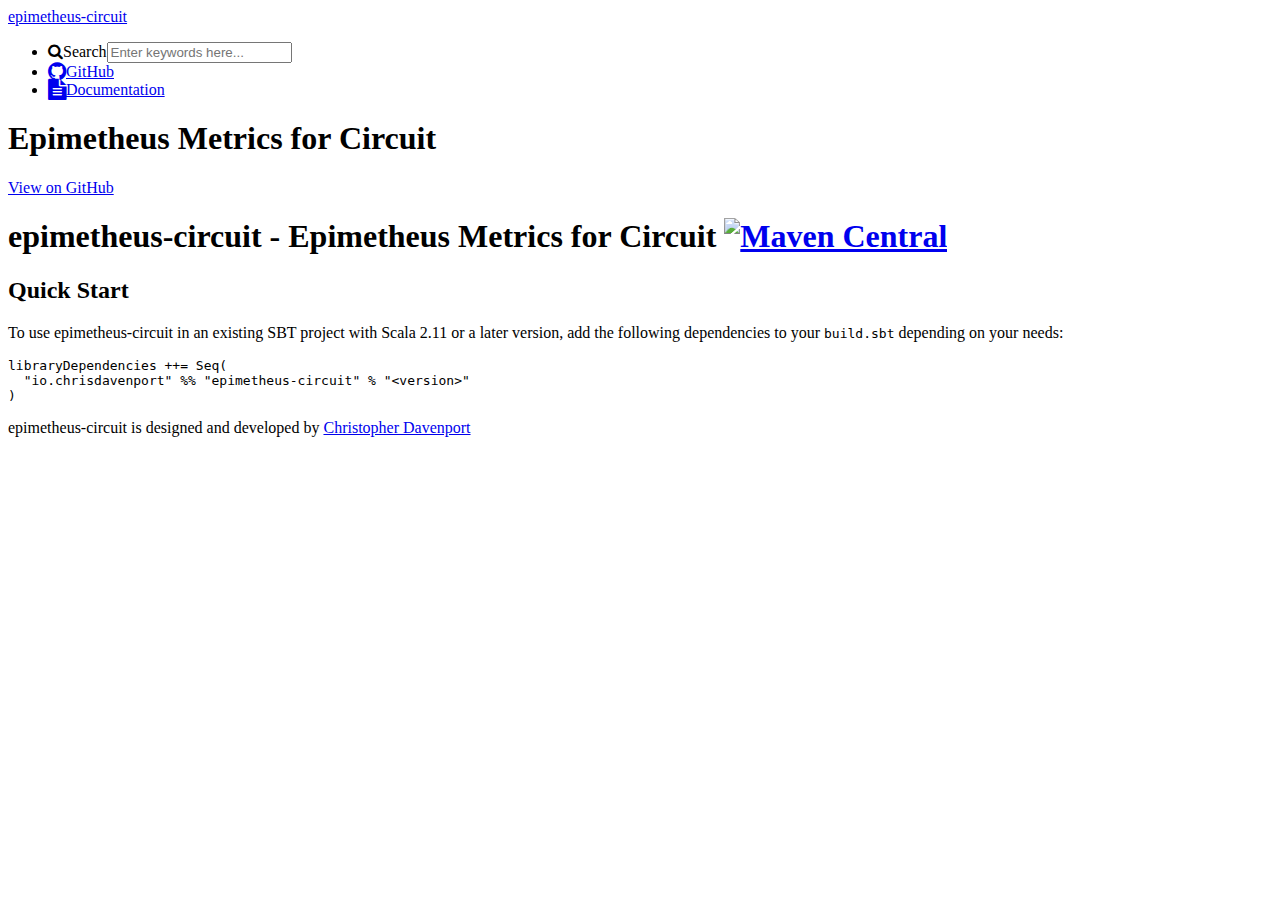
==== index.html @ 1347a9f8 "updated site" ====
<!DOCTYPE html><html><head><title>epimetheus-circuit</title><meta charset="utf-8" /><meta http-equiv="X-UA-Compatible" content="IE=edge,chrome=1" /><meta name="viewport" content="width=device-width, initial-scale=1.0" /><meta name="author" content="Christopher Davenport" /><meta name="description" content="Epimetheus Metrics for Circuit" /><meta name="og:image" content="/epimetheus-circuit/img/poster.png" /><meta name="image" property="og:image" content="/epimetheus-circuit/img/poster.png" /><meta name="og:title" content="epimetheus-circuit" /><meta name="title" property="og:title" content="epimetheus-circuit" /><meta name="og:site_name" content="epimetheus-circuit" /><meta name="og:url" content="https://github.com/davenverse/epimetheus-circuit" /><meta name="og:type" content="website" /><meta name="og:description" content="Epimetheus Metrics for Circuit" /><link rel="icon" type="image/png" href="/epimetheus-circuit/img/favicon.png" /><meta name="twitter:title" content="epimetheus-circuit" /><meta name="twitter:image" content="/epimetheus-circuit/img/poster.png" /><meta name="twitter:description" content="Epimetheus Metrics for Circuit" /><meta name="twitter:card" content="summary_large_image" /><link rel="icon" type="image/png" sizes="16x16" href="/epimetheus-circuit/img/favicon16x16.png" /><link rel="icon" type="image/png" sizes="24x24" href="/epimetheus-circuit/img/favicon24x24.png" /><link rel="icon" type="image/png" sizes="32x32" href="/epimetheus-circuit/img/favicon32x32.png" /><link rel="icon" type="image/png" sizes="48x48" href="/epimetheus-circuit/img/favicon48x48.png" /><link rel="icon" type="image/png" sizes="57x57" href="/epimetheus-circuit/img/favicon57x57.png" /><link rel="icon" type="image/png" sizes="60x60" href="/epimetheus-circuit/img/favicon60x60.png" /><link rel="icon" type="image/png" sizes="64x64" href="/epimetheus-circuit/img/favicon64x64.png" /><link rel="icon" type="image/png" sizes="70x70" href="/epimetheus-circuit/img/favicon70x70.png" /><link rel="icon" type="image/png" sizes="72x72" href="/epimetheus-circuit/img/favicon72x72.png" /><link rel="icon" type="image/png" sizes="76x76" href="/epimetheus-circuit/img/favicon76x76.png" /><link rel="icon" type="image/png" sizes="96x96" href="/epimetheus-circuit/img/favicon96x96.png" /><link rel="icon" type="image/png" sizes="114x114" href="/epimetheus-circuit/img/favicon114x114.png" /><link rel="icon" type="image/png" sizes="120x120" href="/epimetheus-circuit/img/favicon120x120.png" /><link rel="icon" type="image/png" sizes="128x128" href="/epimetheus-circuit/img/favicon128x128.png" /><link rel="icon" type="image/png" sizes="144x144" href="/epimetheus-circuit/img/favicon144x144.png" /><link rel="icon" type="image/png" sizes="150x150" href="/epimetheus-circuit/img/favicon150x150.png" /><link rel="icon" type="image/png" sizes="152x152" href="/epimetheus-circuit/img/favicon152x152.png" /><link rel="icon" type="image/png" sizes="196x196" href="/epimetheus-circuit/img/favicon196x196.png" /><link rel="icon" type="image/png" sizes="310x310" href="/epimetheus-circuit/img/favicon310x310.png" /><link rel="icon" type="image/png" sizes="310x150" href="/epimetheus-circuit/img/favicon310x150.png" /><link rel="stylesheet" href="https://cdnjs.cloudflare.com/ajax/libs/font-awesome/4.7.0/css/font-awesome.min.css" /><link rel="stylesheet" href="/epimetheus-circuit/highlight/styles/atom-one-light.css" /><link rel="stylesheet" href="/epimetheus-circuit/css/light-style.css" /></head><body class="home"><nav id="navigation" aria-labelledby="main-navigation"><div class="navbar-wrapper container"><div class="navigation-brand"><a href="/epimetheus-circuit/" class="brand background-mask"><div class="icon-wrapper"></div><span class="brand-title">epimetheus-circuit</span></a></div><div class="navigation-menu"><ul><li class="search-nav"><div id="search-dropdown"><label><i class="fa fa-search"></i>Search</label><input id="search-bar" type="text" placeholder="Enter keywords here..." onclick="displayToggleSearch(event)" /><ul id="search-dropdown-content" class="dropdown dropdown-content"></ul></div></li><li><a href="https://github.com/davenverse/epimetheus-circuit" target="_blank" rel="noopener noreferrer"><i class="nav-item-icon fa fa-lg fa-github" hidden="true"></i><span class="nav-item-text">GitHub</span></a></li><li><a href="https://www.javadoc.io/doc/io.chrisdavenport/epimetheus-circuit_2.13"><i class="nav-item-icon fa fa-lg fa-file-text" hidden="true"></i><span class="nav-item-text">Documentation</span></a></li></ul></div></div></nav><header id="masthead"><div class="container text-center"><h1 class="masthead-description">Epimetheus Metrics for Circuit</h1><a href="https://github.com/davenverse/epimetheus-circuit" target="_blank" rel="noopener noreferrer" class="masthead-button">View on GitHub</a></div></header><main id="site-main"><section class="main-content"><div class="container"><div id="content"><h1 id="epimetheus-circuit---epimetheus-metrics-for-circuit--">epimetheus-circuit - Epimetheus Metrics for Circuit  <a href="https://maven-badges.herokuapp.com/maven-central/io.chrisdavenport/epimetheus-circuit_2.12"><img src="https://maven-badges.herokuapp.com/maven-central/io.chrisdavenport/epimetheus-circuit_2.12/badge.svg" alt="Maven Central" /></a></h1>

<h2 id="quick-start">Quick Start</h2>

<p>To use epimetheus-circuit in an existing SBT project with Scala 2.11 or a later version, add the following dependencies to your
<code class="language-plaintext highlighter-rouge">build.sbt</code> depending on your needs:</p>

<div class="language-scala highlighter-rouge"><div class="highlight"><pre class="highlight"><code><span class="n">libraryDependencies</span> <span class="o">++=</span> <span class="nc">Seq</span><span class="o">(</span>
  <span class="s">"io.chrisdavenport"</span> <span class="o">%%</span> <span class="s">"epimetheus-circuit"</span> <span class="o">%</span> <span class="s">"&lt;version&gt;"</span>
<span class="o">)</span>
</code></pre></div></div>
</div></div></section></main><footer id="site-footer"><div class="container"><div class="row"><p>epimetheus-circuit is designed and developed by <a href="https://github.com/davenverse/epimetheus-circuit" target="_blank" rel="noopener noreferrer">Christopher Davenport</a></p></div></div></footer><script src="/epimetheus-circuit/highlight/highlight.pack.js"></script><script src="/epimetheus-circuit/lunr/lunr.js"></script><script>
// For all code blocks, copy the language from the containing div
// to the inner code tag (where hljs expects it to be)
const langPrefix = 'language-';
document.querySelectorAll(`div[class^='${langPrefix}']`).forEach(function(div) {
  div.classList.forEach(function(cssClass) {
    if (cssClass.startsWith(langPrefix)) {
      const lang = cssClass.substring(langPrefix.length);
      div.querySelectorAll('pre code').forEach(function(code) {
        code.classList.add(lang);
      });
    }
  });
});

hljs.configure({languages:['scala','java','bash']});
hljs.initHighlightingOnLoad();
      </script><script>console.info('\x57\x65\x62\x73\x69\x74\x65\x20\x62\x75\x69\x6c\x74\x20\x77\x69\x74\x68\x3a\x0a\x20\x20\x20\x20\x20\x20\x20\x20\x20\x5f\x5f\x20\x20\x20\x20\x5f\x5f\x20\x20\x20\x20\x20\x20\x20\x20\x20\x20\x20\x20\x20\x20\x20\x20\x20\x20\x5f\x20\x20\x20\x20\x20\x20\x20\x20\x20\x20\x20\x20\x20\x20\x20\x20\x20\x20\x20\x20\x20\x20\x5f\x20\x5f\x5f\x0a\x20\x20\x20\x5f\x5f\x5f\x5f\x5f\x2f\x20\x2f\x5f\x20\x20\x2f\x20\x2f\x5f\x20\x20\x20\x20\x20\x20\x5f\x5f\x5f\x5f\x20\x5f\x5f\x5f\x20\x20\x28\x5f\x29\x5f\x5f\x5f\x5f\x5f\x5f\x5f\x5f\x5f\x5f\x5f\x5f\x5f\x20\x20\x5f\x5f\x5f\x5f\x5f\x28\x5f\x29\x20\x2f\x5f\x5f\x5f\x5f\x20\x20\x5f\x5f\x5f\x5f\x5f\x0a\x20\x20\x2f\x20\x5f\x5f\x5f\x2f\x20\x5f\x5f\x20\x5c\x2f\x20\x5f\x5f\x2f\x5f\x5f\x5f\x5f\x5f\x2f\x20\x5f\x5f\x20\x60\x5f\x5f\x20\x5c\x2f\x20\x2f\x20\x5f\x5f\x5f\x2f\x20\x5f\x5f\x5f\x2f\x20\x5f\x5f\x20\x5c\x2f\x20\x5f\x5f\x5f\x2f\x20\x2f\x20\x5f\x5f\x2f\x20\x5f\x20\x5c\x2f\x20\x5f\x5f\x5f\x2f\x0a\x20\x28\x5f\x5f\x20\x20\x29\x20\x2f\x5f\x2f\x20\x2f\x20\x2f\x5f\x2f\x5f\x5f\x5f\x5f\x5f\x2f\x20\x2f\x20\x2f\x20\x2f\x20\x2f\x20\x2f\x20\x2f\x20\x2f\x5f\x5f\x2f\x20\x2f\x20\x20\x2f\x20\x2f\x5f\x2f\x20\x28\x5f\x5f\x20\x20\x29\x20\x2f\x20\x2f\x5f\x2f\x20\x20\x5f\x5f\x28\x5f\x5f\x20\x20\x29\x0a\x2f\x5f\x5f\x5f\x5f\x2f\x5f\x2e\x5f\x5f\x5f\x2f\x5c\x5f\x5f\x2f\x20\x20\x20\x20\x20\x2f\x5f\x2f\x20\x2f\x5f\x2f\x20\x2f\x5f\x2f\x5f\x2f\x5c\x5f\x5f\x5f\x2f\x5f\x2f\x20\x20\x20\x5c\x5f\x5f\x5f\x5f\x2f\x5f\x5f\x5f\x5f\x2f\x5f\x2f\x5c\x5f\x5f\x2f\x5c\x5f\x5f\x5f\x2f\x5f\x5f\x5f\x5f\x2f\x0a\x0a\x68\x74\x74\x70\x73\x3a\x2f\x2f\x34\x37\x64\x65\x67\x2e\x67\x69\x74\x68\x75\x62\x2e\x69\x6f\x2f\x73\x62\x74\x2d\x6d\x69\x63\x72\x6f\x73\x69\x74\x65\x73')</script><script>((window.gitter = {}).chat = {}).options = {
room: 'davenverse/epimetheus-circuit'};</script><script src="https://sidecar.gitter.im/dist/sidecar.v1.js"></script><script src="/epimetheus-circuit/js/version-selector.js"></script><script src="/epimetheus-circuit/js/search.js"></script></body></html>
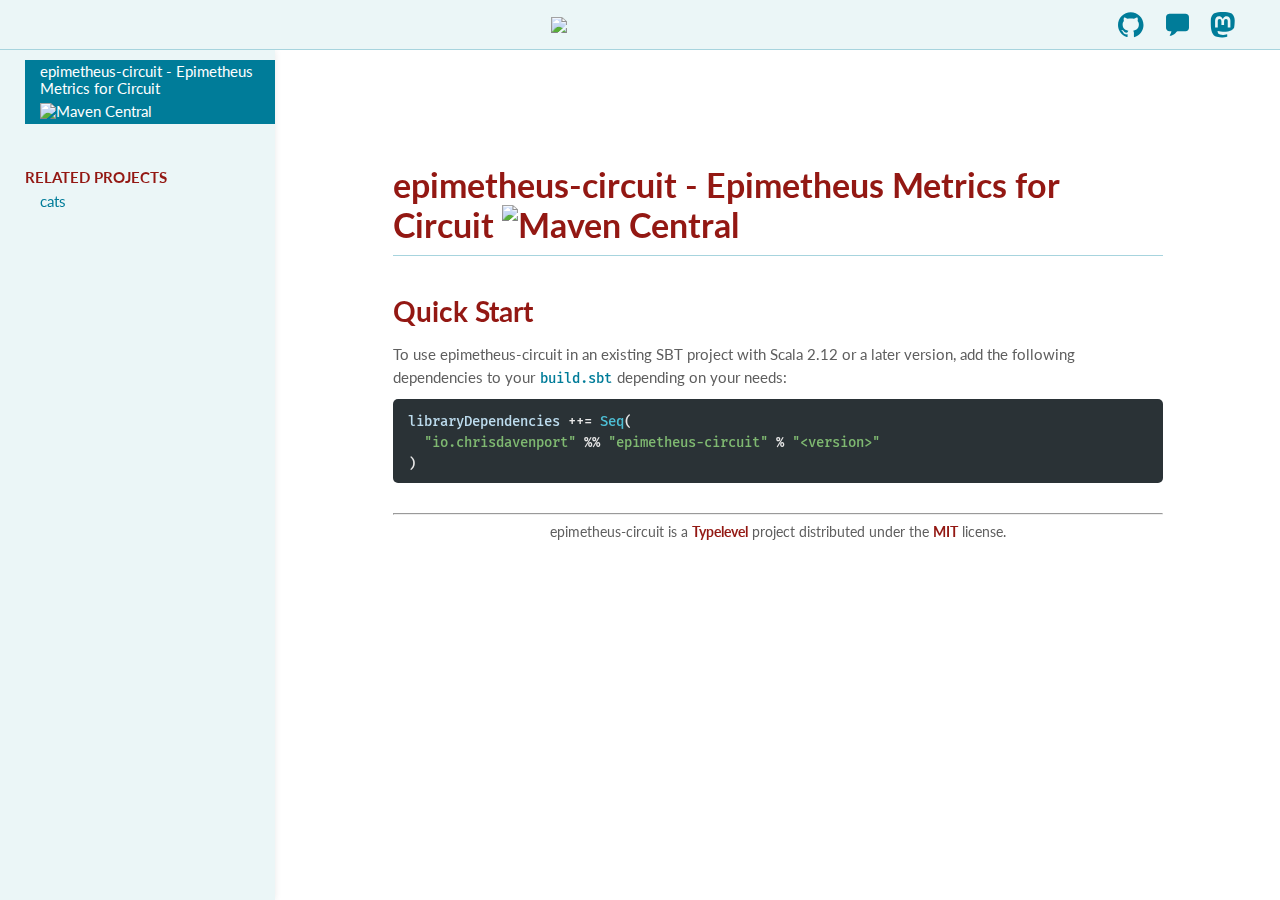
==== commit 450cc9ea: "deploy: 32ec94e8360d8816e42e03b584e38ba0b01be0aa" ====
--- a/index.html
+++ b/index.html
@@ -1,30 +1,119 @@
-<!DOCTYPE html><html><head><title>epimetheus-circuit</title><meta charset="utf-8" /><meta http-equiv="X-UA-Compatible" content="IE=edge,chrome=1" /><meta name="viewport" content="width=device-width, initial-scale=1.0" /><meta name="author" content="Christopher Davenport" /><meta name="description" content="Epimetheus Metrics for Circuit" /><meta name="og:image" content="/epimetheus-circuit/img/poster.png" /><meta name="image" property="og:image" content="/epimetheus-circuit/img/poster.png" /><meta name="og:title" content="epimetheus-circuit" /><meta name="title" property="og:title" content="epimetheus-circuit" /><meta name="og:site_name" content="epimetheus-circuit" /><meta name="og:url" content="https://github.com/davenverse/epimetheus-circuit" /><meta name="og:type" content="website" /><meta name="og:description" content="Epimetheus Metrics for Circuit" /><link rel="icon" type="image/png" href="/epimetheus-circuit/img/favicon.png" /><meta name="twitter:title" content="epimetheus-circuit" /><meta name="twitter:image" content="/epimetheus-circuit/img/poster.png" /><meta name="twitter:description" content="Epimetheus Metrics for Circuit" /><meta name="twitter:card" content="summary_large_image" /><link rel="icon" type="image/png" sizes="16x16" href="/epimetheus-circuit/img/favicon16x16.png" /><link rel="icon" type="image/png" sizes="24x24" href="/epimetheus-circuit/img/favicon24x24.png" /><link rel="icon" type="image/png" sizes="32x32" href="/epimetheus-circuit/img/favicon32x32.png" /><link rel="icon" type="image/png" sizes="48x48" href="/epimetheus-circuit/img/favicon48x48.png" /><link rel="icon" type="image/png" sizes="57x57" href="/epimetheus-circuit/img/favicon57x57.png" /><link rel="icon" type="image/png" sizes="60x60" href="/epimetheus-circuit/img/favicon60x60.png" /><link rel="icon" type="image/png" sizes="64x64" href="/epimetheus-circuit/img/favicon64x64.png" /><link rel="icon" type="image/png" sizes="70x70" href="/epimetheus-circuit/img/favicon70x70.png" /><link rel="icon" type="image/png" sizes="72x72" href="/epimetheus-circuit/img/favicon72x72.png" /><link rel="icon" type="image/png" sizes="76x76" href="/epimetheus-circuit/img/favicon76x76.png" /><link rel="icon" type="image/png" sizes="96x96" href="/epimetheus-circuit/img/favicon96x96.png" /><link rel="icon" type="image/png" sizes="114x114" href="/epimetheus-circuit/img/favicon114x114.png" /><link rel="icon" type="image/png" sizes="120x120" href="/epimetheus-circuit/img/favicon120x120.png" /><link rel="icon" type="image/png" sizes="128x128" href="/epimetheus-circuit/img/favicon128x128.png" /><link rel="icon" type="image/png" sizes="144x144" href="/epimetheus-circuit/img/favicon144x144.png" /><link rel="icon" type="image/png" sizes="150x150" href="/epimetheus-circuit/img/favicon150x150.png" /><link rel="icon" type="image/png" sizes="152x152" href="/epimetheus-circuit/img/favicon152x152.png" /><link rel="icon" type="image/png" sizes="196x196" href="/epimetheus-circuit/img/favicon196x196.png" /><link rel="icon" type="image/png" sizes="310x310" href="/epimetheus-circuit/img/favicon310x310.png" /><link rel="icon" type="image/png" sizes="310x150" href="/epimetheus-circuit/img/favicon310x150.png" /><link rel="stylesheet" href="https://cdnjs.cloudflare.com/ajax/libs/font-awesome/4.7.0/css/font-awesome.min.css" /><link rel="stylesheet" href="/epimetheus-circuit/highlight/styles/atom-one-light.css" /><link rel="stylesheet" href="/epimetheus-circuit/css/light-style.css" /></head><body class="home"><nav id="navigation" aria-labelledby="main-navigation"><div class="navbar-wrapper container"><div class="navigation-brand"><a href="/epimetheus-circuit/" class="brand background-mask"><div class="icon-wrapper"></div><span class="brand-title">epimetheus-circuit</span></a></div><div class="navigation-menu"><ul><li class="search-nav"><div id="search-dropdown"><label><i class="fa fa-search"></i>Search</label><input id="search-bar" type="text" placeholder="Enter keywords here..." onclick="displayToggleSearch(event)" /><ul id="search-dropdown-content" class="dropdown dropdown-content"></ul></div></li><li><a href="https://github.com/davenverse/epimetheus-circuit" target="_blank" rel="noopener noreferrer"><i class="nav-item-icon fa fa-lg fa-github" hidden="true"></i><span class="nav-item-text">GitHub</span></a></li><li><a href="https://www.javadoc.io/doc/io.chrisdavenport/epimetheus-circuit_2.13"><i class="nav-item-icon fa fa-lg fa-file-text" hidden="true"></i><span class="nav-item-text">Documentation</span></a></li></ul></div></div></nav><header id="masthead"><div class="container text-center"><h1 class="masthead-description">Epimetheus Metrics for Circuit</h1><a href="https://github.com/davenverse/epimetheus-circuit" target="_blank" rel="noopener noreferrer" class="masthead-button">View on GitHub</a></div></header><main id="site-main"><section class="main-content"><div class="container"><div id="content"><h1 id="epimetheus-circuit---epimetheus-metrics-for-circuit--">epimetheus-circuit - Epimetheus Metrics for Circuit  <a href="https://maven-badges.herokuapp.com/maven-central/io.chrisdavenport/epimetheus-circuit_2.12"><img src="https://maven-badges.herokuapp.com/maven-central/io.chrisdavenport/epimetheus-circuit_2.12/badge.svg" alt="Maven Central" /></a></h1>
+<!DOCTYPE html>
+<html lang="en">
+  <head>
+    <meta http-equiv="Content-Type" content="text/html; charset=UTF-8">
+    <meta charset="utf-8">
+    <meta name="viewport" content="width=device-width, initial-scale=1.0">
+    <meta name="generator" content="Laika 0.18.1 + Helium Theme" />
+    <title>epimetheus-circuit - Epimetheus Metrics for Circuit  <a href="https://maven-badges.herokuapp.com/maven-central/io.chrisdavenport/epimetheus-circuit_2.13"><img src="https://maven-badges.herokuapp.com/maven-central/io.chrisdavenport/epimetheus-circuit_2.13/badge.svg" alt="Maven Central"></a></title>
+    
+      <meta name="author" content="Christopher Davenport"/>
+    
+    
+      <meta name="description" content="site"/>
+    
+    
+      <link rel="icon" sizes="32x32" type="image/png" href="https://typelevel.org/img/favicon.png"/>
+    
+    
+      <link rel="stylesheet" href="https://fonts.googleapis.com/css?family=Lato:400,700">
+    
+      <link rel="stylesheet" href="https://fonts.googleapis.com/css?family=Fira+Mono:500">
+    
+    <link rel="stylesheet" type="text/css" href="helium/icofont.min.css" />
+    <link rel="stylesheet" type="text/css" href="helium/laika-helium.css" />
+    <link rel="stylesheet" type="text/css" href="site/styles.css" />
+    <script src="helium/laika-helium.js"></script>
+    
+    
+    <script> /* for avoiding page load transitions */ </script>
+  </head>
 
-<h2 id="quick-start">Quick Start</h2>
+  <body>
 
-<p>To use epimetheus-circuit in an existing SBT project with Scala 2.11 or a later version, add the following dependencies to your
-<code class="language-plaintext highlighter-rouge">build.sbt</code> depending on your needs:</p>
+    <header id="top-bar">
 
-<div class="language-scala highlighter-rouge"><div class="highlight"><pre class="highlight"><code><span class="n">libraryDependencies</span> <span class="o">++=</span> <span class="nc">Seq</span><span class="o">(</span>
-  <span class="s">"io.chrisdavenport"</span> <span class="o">%%</span> <span class="s">"epimetheus-circuit"</span> <span class="o">%</span> <span class="s">"&lt;version&gt;"</span>
-<span class="o">)</span>
-</code></pre></div></div>
-</div></div></section></main><footer id="site-footer"><div class="container"><div class="row"><p>epimetheus-circuit is designed and developed by <a href="https://github.com/davenverse/epimetheus-circuit" target="_blank" rel="noopener noreferrer">Christopher Davenport</a></p></div></div></footer><script src="/epimetheus-circuit/highlight/highlight.pack.js"></script><script src="/epimetheus-circuit/lunr/lunr.js"></script><script>
-// For all code blocks, copy the language from the containing div
-// to the inner code tag (where hljs expects it to be)
-const langPrefix = 'language-';
-document.querySelectorAll(`div[class^='${langPrefix}']`).forEach(function(div) {
-  div.classList.forEach(function(cssClass) {
-    if (cssClass.startsWith(langPrefix)) {
-      const lang = cssClass.substring(langPrefix.length);
-      div.querySelectorAll('pre code').forEach(function(code) {
-        code.classList.add(lang);
-      });
-    }
-  });
-});
+      <div class="row">
+        <a id="nav-icon">
+          <i class="icofont-laika" title="Navigation">&#xefa2;</i>
+        </a>
+        
+      </div>
 
-hljs.configure({languages:['scala','java','bash']});
-hljs.initHighlightingOnLoad();
-      </script><script>console.info('\x57\x65\x62\x73\x69\x74\x65\x20\x62\x75\x69\x6c\x74\x20\x77\x69\x74\x68\x3a\x0a\x20\x20\x20\x20\x20\x20\x20\x20\x20\x5f\x5f\x20\x20\x20\x20\x5f\x5f\x20\x20\x20\x20\x20\x20\x20\x20\x20\x20\x20\x20\x20\x20\x20\x20\x20\x20\x5f\x20\x20\x20\x20\x20\x20\x20\x20\x20\x20\x20\x20\x20\x20\x20\x20\x20\x20\x20\x20\x20\x20\x5f\x20\x5f\x5f\x0a\x20\x20\x20\x5f\x5f\x5f\x5f\x5f\x2f\x20\x2f\x5f\x20\x20\x2f\x20\x2f\x5f\x20\x20\x20\x20\x20\x20\x5f\x5f\x5f\x5f\x20\x5f\x5f\x5f\x20\x20\x28\x5f\x29\x5f\x5f\x5f\x5f\x5f\x5f\x5f\x5f\x5f\x5f\x5f\x5f\x5f\x20\x20\x5f\x5f\x5f\x5f\x5f\x28\x5f\x29\x20\x2f\x5f\x5f\x5f\x5f\x20\x20\x5f\x5f\x5f\x5f\x5f\x0a\x20\x20\x2f\x20\x5f\x5f\x5f\x2f\x20\x5f\x5f\x20\x5c\x2f\x20\x5f\x5f\x2f\x5f\x5f\x5f\x5f\x5f\x2f\x20\x5f\x5f\x20\x60\x5f\x5f\x20\x5c\x2f\x20\x2f\x20\x5f\x5f\x5f\x2f\x20\x5f\x5f\x5f\x2f\x20\x5f\x5f\x20\x5c\x2f\x20\x5f\x5f\x5f\x2f\x20\x2f\x20\x5f\x5f\x2f\x20\x5f\x20\x5c\x2f\x20\x5f\x5f\x5f\x2f\x0a\x20\x28\x5f\x5f\x20\x20\x29\x20\x2f\x5f\x2f\x20\x2f\x20\x2f\x5f\x2f\x5f\x5f\x5f\x5f\x5f\x2f\x20\x2f\x20\x2f\x20\x2f\x20\x2f\x20\x2f\x20\x2f\x20\x2f\x5f\x5f\x2f\x20\x2f\x20\x20\x2f\x20\x2f\x5f\x2f\x20\x28\x5f\x5f\x20\x20\x29\x20\x2f\x20\x2f\x5f\x2f\x20\x20\x5f\x5f\x28\x5f\x5f\x20\x20\x29\x0a\x2f\x5f\x5f\x5f\x5f\x2f\x5f\x2e\x5f\x5f\x5f\x2f\x5c\x5f\x5f\x2f\x20\x20\x20\x20\x20\x2f\x5f\x2f\x20\x2f\x5f\x2f\x20\x2f\x5f\x2f\x5f\x2f\x5c\x5f\x5f\x5f\x2f\x5f\x2f\x20\x20\x20\x5c\x5f\x5f\x5f\x5f\x2f\x5f\x5f\x5f\x5f\x2f\x5f\x2f\x5c\x5f\x5f\x2f\x5c\x5f\x5f\x5f\x2f\x5f\x5f\x5f\x5f\x2f\x0a\x0a\x68\x74\x74\x70\x73\x3a\x2f\x2f\x34\x37\x64\x65\x67\x2e\x67\x69\x74\x68\x75\x62\x2e\x69\x6f\x2f\x73\x62\x74\x2d\x6d\x69\x63\x72\x6f\x73\x69\x74\x65\x73')</script><script>((window.gitter = {}).chat = {}).options = {
-room: 'davenverse/epimetheus-circuit'};</script><script src="https://sidecar.gitter.im/dist/sidecar.v1.js"></script><script src="/epimetheus-circuit/js/version-selector.js"></script><script src="/epimetheus-circuit/js/search.js"></script></body></html>+      <a class="image-link" href="https://typelevel.org"><img src="https://typelevel.org/img/logo.svg"></a>
+
+      <span class="row links"><a class="icon-link svg-link" href="https://github.com/davenverse/epimetheus-circuit"><span title="Source Code"><svg class="svg-icon" width="100%" height="100%" viewBox="0 0 100 100" version="1.1" xmlns="http://www.w3.org/2000/svg" xmlns:xlink="http://www.w3.org/1999/xlink" xml:space="preserve" xmlns:serif="http://www.serif.com/" style="fill-rule:evenodd;clip-rule:evenodd;stroke-linejoin:round;stroke-miterlimit:2;">
+  <g class="svg-shape">
+    <path d="M49.995,1c-27.609,-0 -49.995,22.386 -49.995,50.002c-0,22.09 14.325,40.83 34.194,47.444c2.501,0.458 3.413,-1.086 3.413,-2.412c0,-1.185 -0.043,-4.331 -0.067,-8.503c-13.908,3.021 -16.843,-6.704 -16.843,-6.704c-2.274,-5.773 -5.552,-7.311 -5.552,-7.311c-4.54,-3.103 0.344,-3.042 0.344,-3.042c5.018,0.356 7.658,5.154 7.658,5.154c4.46,7.64 11.704,5.433 14.552,4.156c0.454,-3.232 1.744,-5.436 3.174,-6.685c-11.102,-1.262 -22.775,-5.553 -22.775,-24.713c-0,-5.457 1.949,-9.92 5.147,-13.416c-0.516,-1.265 -2.231,-6.348 0.488,-13.233c0,0 4.199,-1.344 13.751,5.126c3.988,-1.108 8.266,-1.663 12.518,-1.682c4.245,0.019 8.523,0.574 12.517,1.682c9.546,-6.47 13.736,-5.126 13.736,-5.126c2.728,6.885 1.013,11.968 0.497,13.233c3.204,3.496 5.141,7.959 5.141,13.416c0,19.209 -11.691,23.436 -22.83,24.673c1.795,1.544 3.394,4.595 3.394,9.26c0,6.682 -0.061,12.076 -0.061,13.715c0,1.338 0.899,2.894 3.438,2.406c19.853,-6.627 34.166,-25.354 34.166,-47.438c-0,-27.616 -22.389,-50.002 -50.005,-50.002"/>
+  </g>
+</svg></span></a><a class="icon-link" href="https://discord.gg/XF3CXcMzqD"><i class="icofont-laika" title="Chat">&#xeed5;</i></a><a class="icon-link" href="https://fosstodon.org/@typelevel"><span class="mastodon" title="Mastodon"><svg class="svg-icon svg-link" width="100%" height="100%" viewBox="0 0 16 16" version="1.1" xmlns="http://www.w3.org/2000/svg" xmlns:xlink="http://www.w3.org/1999/xlink" xml:space="preserve" xmlns:serif="http://www.serif.com/" style="fill-rule:evenodd;clip-rule:evenodd;stroke-linejoin:round;stroke-miterlimit:2;">
+  <g class="svg-shape">
+    <path d="M11.19 12.195c2.016-.24 3.77-1.475 3.99-2.603.348-1.778.32-4.339.32-4.339 0-3.47-2.286-4.488-2.286-4.488C12.062.238 10.083.017 8.027 0h-.05C5.92.017 3.942.238 2.79.765c0 0-2.285 1.017-2.285 4.488l-.002.662c-.004.64-.007 1.35.011 2.091.083 3.394.626 6.74 3.78 7.57 1.454.383 2.703.463 3.709.408 1.823-.1 2.847-.647 2.847-.647l-.06-1.317s-1.303.41-2.767.36c-1.45-.05-2.98-.156-3.215-1.928a3.614 3.614 0 0 1-.033-.496s1.424.346 3.228.428c1.103.05 2.137-.064 3.188-.189zm1.613-2.47H11.13v-4.08c0-.859-.364-1.295-1.091-1.295-.804 0-1.207.517-1.207 1.541v2.233H7.168V5.89c0-1.024-.403-1.541-1.207-1.541-.727 0-1.091.436-1.091 1.296v4.079H3.197V5.522c0-.859.22-1.541.66-2.046.456-.505 1.052-.764 1.793-.764.856 0 1.504.328 1.933.983L8 4.39l.417-.695c.429-.655 1.077-.983 1.934-.983.74 0 1.336.259 1.791.764.442.505.661 1.187.661 2.046v4.203z"/>
+  </g>
+</svg>
+</span></a></span>
+
+    </header>
+
+    <nav id="sidebar">
+
+      <div class="row">
+        <a class="icon-link svg-link" href="https://github.com/davenverse/epimetheus-circuit"><span title="Source Code"><svg class="svg-icon" width="100%" height="100%" viewBox="0 0 100 100" version="1.1" xmlns="http://www.w3.org/2000/svg" xmlns:xlink="http://www.w3.org/1999/xlink" xml:space="preserve" xmlns:serif="http://www.serif.com/" style="fill-rule:evenodd;clip-rule:evenodd;stroke-linejoin:round;stroke-miterlimit:2;">
+  <g class="svg-shape">
+    <path d="M49.995,1c-27.609,-0 -49.995,22.386 -49.995,50.002c-0,22.09 14.325,40.83 34.194,47.444c2.501,0.458 3.413,-1.086 3.413,-2.412c0,-1.185 -0.043,-4.331 -0.067,-8.503c-13.908,3.021 -16.843,-6.704 -16.843,-6.704c-2.274,-5.773 -5.552,-7.311 -5.552,-7.311c-4.54,-3.103 0.344,-3.042 0.344,-3.042c5.018,0.356 7.658,5.154 7.658,5.154c4.46,7.64 11.704,5.433 14.552,4.156c0.454,-3.232 1.744,-5.436 3.174,-6.685c-11.102,-1.262 -22.775,-5.553 -22.775,-24.713c-0,-5.457 1.949,-9.92 5.147,-13.416c-0.516,-1.265 -2.231,-6.348 0.488,-13.233c0,0 4.199,-1.344 13.751,5.126c3.988,-1.108 8.266,-1.663 12.518,-1.682c4.245,0.019 8.523,0.574 12.517,1.682c9.546,-6.47 13.736,-5.126 13.736,-5.126c2.728,6.885 1.013,11.968 0.497,13.233c3.204,3.496 5.141,7.959 5.141,13.416c0,19.209 -11.691,23.436 -22.83,24.673c1.795,1.544 3.394,4.595 3.394,9.26c0,6.682 -0.061,12.076 -0.061,13.715c0,1.338 0.899,2.894 3.438,2.406c19.853,-6.627 34.166,-25.354 34.166,-47.438c-0,-27.616 -22.389,-50.002 -50.005,-50.002"/>
+  </g>
+</svg></span></a><a class="icon-link" href="https://discord.gg/XF3CXcMzqD"><i class="icofont-laika" title="Chat">&#xeed5;</i></a><a class="icon-link" href="https://fosstodon.org/@typelevel"><span class="mastodon" title="Mastodon"><svg class="svg-icon svg-link" width="100%" height="100%" viewBox="0 0 16 16" version="1.1" xmlns="http://www.w3.org/2000/svg" xmlns:xlink="http://www.w3.org/1999/xlink" xml:space="preserve" xmlns:serif="http://www.serif.com/" style="fill-rule:evenodd;clip-rule:evenodd;stroke-linejoin:round;stroke-miterlimit:2;">
+  <g class="svg-shape">
+    <path d="M11.19 12.195c2.016-.24 3.77-1.475 3.99-2.603.348-1.778.32-4.339.32-4.339 0-3.47-2.286-4.488-2.286-4.488C12.062.238 10.083.017 8.027 0h-.05C5.92.017 3.942.238 2.79.765c0 0-2.285 1.017-2.285 4.488l-.002.662c-.004.64-.007 1.35.011 2.091.083 3.394.626 6.74 3.78 7.57 1.454.383 2.703.463 3.709.408 1.823-.1 2.847-.647 2.847-.647l-.06-1.317s-1.303.41-2.767.36c-1.45-.05-2.98-.156-3.215-1.928a3.614 3.614 0 0 1-.033-.496s1.424.346 3.228.428c1.103.05 2.137-.064 3.188-.189zm1.613-2.47H11.13v-4.08c0-.859-.364-1.295-1.091-1.295-.804 0-1.207.517-1.207 1.541v2.233H7.168V5.89c0-1.024-.403-1.541-1.207-1.541-.727 0-1.091.436-1.091 1.296v4.079H3.197V5.522c0-.859.22-1.541.66-2.046.456-.505 1.052-.764 1.793-.764.856 0 1.504.328 1.933.983L8 4.39l.417-.695c.429-.655 1.077-.983 1.934-.983.74 0 1.336.259 1.791.764.442.505.661 1.187.661 2.046v4.203z"/>
+  </g>
+</svg>
+</span></a>
+      </div>
+
+      <ul class="nav-list">
+        <li class="level1 active"><a href="#">epimetheus-circuit - Epimetheus Metrics for Circuit  <a href="https://maven-badges.herokuapp.com/maven-central/io.chrisdavenport/epimetheus-circuit_2.13"><img src="https://maven-badges.herokuapp.com/maven-central/io.chrisdavenport/epimetheus-circuit_2.13/badge.svg" alt="Maven Central"></a></a></li>
+      </ul>
+
+      <ul class="nav-list">
+        <li class="level1 nav-header">Related Projects</li>
+        
+          <li class="level2"><a href="https://typelevel.org/cats/">cats</a></li>
+        
+      </ul>
+
+    </nav>
+
+    <div id="container">
+
+      <nav id="page-nav">
+        <p class="header"><a href="#">epimetheus-circuit - Epimetheus Metrics for Circuit  <a href="https://maven-badges.herokuapp.com/maven-central/io.chrisdavenport/epimetheus-circuit_2.13"><img src="https://maven-badges.herokuapp.com/maven-central/io.chrisdavenport/epimetheus-circuit_2.13/badge.svg" alt="Maven Central"></a></a></p>
+
+        <ul class="nav-list">
+          <li class="level1"><a href="#quick-start">Quick Start</a></li>
+        </ul>
+
+        <p class="footer"></p>
+      </nav>
+
+      <main class="content">
+
+        <h1 id="epimetheus-circuit-epimetheus-metrics-for-circuit" class="title">epimetheus-circuit - Epimetheus Metrics for Circuit  <a href="https://maven-badges.herokuapp.com/maven-central/io.chrisdavenport/epimetheus-circuit_2.13"><img src="https://maven-badges.herokuapp.com/maven-central/io.chrisdavenport/epimetheus-circuit_2.13/badge.svg" alt="Maven Central"></a></h1>
+        
+        <h2 id="quick-start" class="section">Quick Start<a class="anchor-link right" href="#quick-start"><i class="icofont-laika">&#xef71;</i></a></h2>
+        <p>To use epimetheus-circuit in an existing SBT project with Scala 2.12 or a later version, add the following dependencies to your
+        <code>build.sbt</code> depending on your needs:</p>
+        <pre class="keep-together pdf epub"><code class="nohighlight"><span class="identifier">libraryDependencies</span><span> ++= </span><span class="type-name">Seq</span><span>(
+  </span><span class="string-literal">&quot;io.chrisdavenport&quot;</span><span> %% </span><span class="string-literal">&quot;epimetheus-circuit&quot;</span><span> % </span><span class="string-literal">&quot;&lt;version&gt;&quot;</span><span>
+)</span></code></pre>
+
+        <hr style="margin-top: 30px"/>
+        <footer style="font-size: 90%; text-align: center">
+          epimetheus-circuit is a <a href="https://typelevel.org/">Typelevel</a> project distributed under the <a href="https://opensource.org/licenses/MIT">MIT</a> license.
+        </footer>
+
+      </main>
+
+    </div>
+
+  </body>
+</html>
--- a/helium/laika-helium.css
+++ b/helium/laika-helium.css
@@ -0,0 +1,819 @@
+:root {
+  --primary-color: #007c99;
+  --primary-light: #ebf6f7;
+  --primary-medium: #a7d4de;
+  --secondary-color: #931813;
+  --text-color: #5f5f5f;
+  --bg-color: #ffffff;
+  --gradient-top: #095269;
+  --gradient-bottom: #007c99;
+  --top-color: var(--primary-color);
+  --top-bg: var(--primary-light);
+  --top-hover: var(--secondary-color);
+  --top-border: var(--primary-medium);
+  --messages-info: #007c99;
+  --messages-info-light: #ebf6f7;
+  --messages-warning: #b1a400;
+  --messages-warning-light: #fcfacd;
+  --messages-error: #d83030;
+  --messages-error-light: #ffe9e3;
+  --syntax-base1: #2a3236;
+  --syntax-base2: #8c878e;
+  --syntax-base3: #b2adb4;
+  --syntax-base4: #bddcee;
+  --syntax-base5: #e8e8e8;
+  --syntax-wheel1: #e28e93;
+  --syntax-wheel2: #ef9725;
+  --syntax-wheel3: #ffc66d;
+  --syntax-wheel4: #7fb971;
+  --syntax-wheel5: #4dbed4;
+  --body-font: "Lato", sans-serif;
+  --header-font: "Lato", sans-serif;
+  --code-font: "Fira Mono", monospace;
+  --body-font-size: 15px;
+  --code-font-size: 14px;
+  --small-font-size: 12px;
+  --title-font-size: 34px;
+  --header2-font-size: 28px;
+  --header3-font-size: 20px;
+  --header4-font-size: 15px;
+  --block-spacing: 10px;
+  --line-height: 1.5;
+  --content-width: 860px;
+  --nav-width: 275px;
+  --top-bar-height: 50px;
+}
+
+*, :after, :before {
+  box-sizing: border-box;
+}
+
+body {
+  font-family: var(--body-font);
+  color: var(--text-color);
+  background-color: var(--bg-color);
+  font-size: var(--body-font-size);
+  line-height: var(--line-height);
+  position: relative;
+  padding-bottom: 40px;
+  margin-top: 0;
+}
+
+#container {
+  position: fixed;
+  top: var(--top-bar-height);
+  left: 0;
+  height: calc(100% - var(--top-bar-height));
+  width: 100%;
+  overflow-y: auto;
+}
+
+main.content {
+  display: block;
+  width: 100%;
+  margin-right: auto;
+  margin-left: auto;
+  min-height: 100vh;
+  padding: 15px 15px 45px;
+  margin-bottom: 70px;
+}
+
+@media (min-width: 576px) {
+  main.content {
+    padding: 15px 30px;
+  }
+}
+
+@media (min-width: 1020px) {
+  #container {
+    left: var(--nav-width) !important;
+    width: calc(100% - var(--nav-width));
+    transition: left .25s ease-out;
+  }
+  main.content {
+    max-width: var(--content-width);
+    padding: 15px 45px;
+  }
+}
+
+@media (min-width: 1450px) {
+  main.content {
+    max-width: 1125px;
+    padding: 15px 310px 15px 45px;
+  }
+}
+
+
+
+p, main > div {
+  margin: 0 0 var(--block-spacing);
+}
+
+/* lists =========================================== */
+
+section > ul li {
+  margin-bottom: 25px;
+  line-height: var(--line-height);
+}
+
+ul, ol {
+  padding: 0;
+  margin: 0 0 var(--block-spacing) 25px;
+}
+
+ul li {
+  margin-bottom: calc(var(--block-spacing) / 2);
+  line-height: var(--line-height);
+}
+
+li ul {
+  margin-bottom: var(--block-spacing);
+  margin-top: 0;
+}
+
+/* headers =========================================== */
+
+section {
+  padding-top: 30px;
+}
+
+h1, h2, h3, h4, h5, h6 {
+  font-family: var(--header-font);
+  color: var(--secondary-color);
+  margin: var(--block-spacing) 0;
+  line-height: 20px; /* TODO */
+}
+
+h1, h2, h3 {
+  line-height: 40px; /* TODO */
+}
+
+h1 {
+  font-size: var(--title-font-size);
+}
+h1.title {
+  padding-top: calc(40px + var(--top-bar-height));
+  padding-bottom: 10px;
+  margin-bottom: calc(var(--block-spacing) * 3);
+  border-bottom: 1px solid var(--primary-medium);
+}
+h2 {
+  font-size: var(--header2-font-size);
+  margin-top: calc(var(--block-spacing) * 3.5);
+  margin-bottom: calc(var(--block-spacing) * 1.2);
+}
+h3 {
+  font-size: var(--header3-font-size);
+  margin-top: calc(var(--block-spacing) * 1.6);
+  margin-bottom: calc(var(--block-spacing) / 2);
+}
+h4, h5, h6 {
+  font-size: var(--header4-font-size);
+  margin-top: calc(var(--block-spacing) * 1.6);
+  margin-bottom: calc(var(--block-spacing) / 2);
+}
+
+/* links =========================================== */
+
+a {
+  color: var(--secondary-color);
+  font-weight: bold;
+  text-decoration: none;
+}
+a:hover {
+  color: var(--secondary-color);
+  text-decoration: underline;
+}
+
+/* images =========================================== */
+
+.default-image-block {
+  text-align: center;
+}
+
+.default-image-block img {
+  width: 90%;
+  height: auto;
+}
+
+img.default-image-span {
+  height: 1em;
+  width: auto;
+}
+
+/* anchor =========================================== */
+
+a.anchor-link {
+  visibility: hidden;
+  position: absolute;
+  display: inline-block;
+  width: 1.4em;
+  margin-top: -3px;
+  text-align: right;
+  text-decoration: none;
+}
+a.anchor-link.left {
+  margin-left: -1.4em;
+  padding-right: 0.5em;
+}
+a.anchor-link.right {
+  padding-left: 0.5em;
+  text-align: left;
+}
+
+h1:hover > a.anchor-link,
+h2:hover > a.anchor-link,
+h3:hover > a.anchor-link,
+h4:hover > a.anchor-link,
+h5:hover > a.anchor-link,
+h6:hover > a.anchor-link {
+  visibility: visible;
+  text-decoration: none;
+}
+
+.anchor-link .icofont-laika {
+  font-size: 0.75em;
+  color: var(--primary-color);
+  -webkit-font-smoothing: antialiased;
+  -moz-osx-font-smoothing: grayscale;
+}
+
+/* callout =========================================== */
+
+.callout {
+  margin: calc(var(--block-spacing) * 2);
+  padding: 4px 10px;
+  border-radius: 5px;
+}
+.callout .icofont-laika {
+  display: block;
+  padding: 5px 0;
+}
+
+.callout.warning {
+  background-color: var(--messages-warning-light);
+  border-left: 7px solid var(--messages-warning);
+}
+.callout.warning .icofont-laika {
+  color: var(--messages-warning);
+}
+
+.callout.info {
+  background-color: var(--messages-info-light);
+  border-left: 7px solid var(--messages-info);
+}
+.callout.info .icofont-laika {
+  color: var(--messages-info);
+}
+
+.callout.error {
+  background-color: var(--messages-error-light);
+  border-left: 7px solid var(--messages-error);
+}
+.callout.error .icofont-laika {
+  color: var(--messages-error);
+}
+
+/* inline runtime messages  ======================== */
+
+.inline {
+  border-radius: 5px;
+  padding: 0 5px 2px 5px
+}
+.inline code {
+  padding-left: 10px;
+}
+.inline.info {
+  background-color: var(--messages-info-light);
+  border: 1px solid var(--messages-info);
+}
+.inline.warning {
+  background-color: var(--messages-warning-light);
+  border: 1px solid var(--messages-warning);
+}
+.inline.error {
+  background-color: var(--messages-error-light);
+  border: 1px solid var(--messages-error);
+}
+
+/* tabs =========================================== */
+
+.tab-container {
+  margin-top: calc(var(--block-spacing) * 1.8);
+  margin-bottom: calc(var(--block-spacing) * 1.8);
+}
+ul.tab-group {
+  list-style: none;
+  margin: 0;
+  padding: 0;
+}
+li.tab {
+  display: inline-block;
+  border: 1px solid var(--primary-medium);
+  border-radius: 5px 5px 0 0;
+  background-color: var(--primary-light);
+  padding: 2px 5px;
+  margin-bottom: -1px !important;
+  color: var(--primary-color);
+}
+li.tab a, li.tab a:hover {
+  color: var(--primary-color);
+  text-decoration: none;
+}
+li.tab.active a {
+  cursor: default;
+}
+li.tab.active {
+  background-color: var(--bg-color);
+  border-bottom-color: transparent;
+}
+.tab-content {
+  display: none;
+  padding: 12px 5px 5px;
+  border: 1px solid var(--primary-medium);
+  border-radius: 0 5px 5px 5px;
+  margin-top: 0 !important;
+}
+.tab-content.active {
+  display: block;
+}
+
+/* tables =========================================== */
+
+table {
+  margin: calc(var(--block-spacing) * 2) 0;
+  border: 1px solid var(--primary-medium);
+  border-collapse: collapse;
+}
+thead > tr {
+  border-bottom: 1px solid var(--primary-medium);
+}
+td, th {
+  padding: 5px 8px;
+}
+tbody > tr:nth-child(odd) {
+  background: var(--primary-light);
+}
+
+/* svg icon ===================================== */
+
+.row a {
+  line-height: 1.75em;
+}
+
+.svg-link {
+  position: relative;
+  top: 4px;
+}
+
+.svg-icon {
+  height: 1.7em;
+  width: 1.7em;
+}
+
+.svg-shape {
+  fill: var(--primary-color);
+}
+
+a:hover .svg-shape {
+  fill: var(--secondary-color);
+}
+
+/* other =========================================== */
+
+blockquote {
+  margin: calc(var(--block-spacing) * 2);
+  font-style: italic;
+}
+
+p.title {
+  font-weight: bold;
+}
+.downloads {
+  display: flex;
+  justify-content: space-evenly;
+  margin: 30px 30px var(--block-spacing) 0;
+}
+.downloads img {
+  width: 245px;
+  height: auto;
+  display: inline-block;
+}
+
+.keep-together {
+  page-break-inside: avoid;
+}
+
+
+
+/* top navigation bar =========================================== */
+
+header {
+  display: flex;
+  justify-content: space-between;
+  background-color: var(--top-bg);
+  margin: 0;
+  position: fixed;
+  top: 0;
+  left: 0;
+  height: var(--top-bar-height);
+  z-index: 2000;
+  width: 100%;
+  align-items: center;
+  padding: 0 45px 0 20px;
+  border-bottom: 1px solid var(--top-border);
+}
+header a, nav .row a {
+  color: var(--top-color);
+}
+header a:hover, nav .row a:hover {
+  text-decoration: none;
+  cursor: pointer;
+  color: var(--top-hover)
+}
+header img, nav .row img {
+  height: 80%;
+  width: auto;
+}
+header .row a, nav .row a {
+  margin: 0 0 0 20px;
+}
+header .row.links {
+  display: none;
+}
+nav .row {
+  margin: 10px 15px 3px 25px;
+  padding-bottom: 7px;
+  border-bottom: 1px solid var(--top-border);
+}
+
+#nav-icon {
+  display: inline-block;
+}
+@media (min-width: 1020px) {
+  #nav-icon {
+    display: none;
+  }
+}
+@media (min-width: 500px) {
+  header .row.links {
+    display: block;
+  }
+  nav .row {
+    display: none;
+  }
+}
+
+.text-link {
+  position: relative;
+  bottom: 2px;
+}
+
+.button-link {
+  position: relative;
+  bottom: 2px;
+  display: inline-block;
+  border-radius: 9px;
+  padding: 0 7px;
+  background-color: var(--top-color);
+  color: var(--top-bg);
+  font-size: 0.9em;
+}
+.button-link:hover {
+  background-color: var(--top-hover);
+  color: var(--top-bg);
+}
+
+/* version dropdown ============================================== */
+
+.drop-down-toggle:after {
+  display: inline-block;
+  width: 0;
+  height: 0;
+  content: "";
+  margin-left: 0.2em;
+  margin-bottom: 0.1em;
+  border-left: 8px solid transparent;
+  border-right: 8px solid transparent;
+  border-top: 8px solid var(--primary-color);
+}
+
+.drop-down-toggle:hover:after {
+  border-top: 8px solid var(--secondary-color);
+}
+
+#version-menu-container {
+  position: relative;
+  display: inline-block;
+}
+
+#version-menu {
+  display: none;
+  position: absolute;
+  z-index: 5000;
+  left: 20px;
+  top: calc(var(--top-bar-height) - 10px);
+  background-color: white;
+  border: 1px solid var(--primary-medium);
+  border-radius: 5px;
+  white-space: nowrap;
+}
+
+#version-menu ul.nav-list {
+  padding-top: 5px;
+  padding-bottom: 5px;
+  margin: 0;
+}
+#version-menu .nav-list li {
+  margin-left: 0;
+  margin-bottom: 2px;
+}
+#version-menu .nav-list li a {
+  margin: 0;
+  line-height: 1.2;
+}
+#version-menu.versions-open {
+  display: block;
+}
+.left-column {
+  display: inline-block;
+  width: 3.5em;
+}
+.version-label {
+  border-radius: 3px;
+  padding: 1px 3px;
+  color: white;
+  font-size: 0.8em;
+  margin-right: 1em;
+}
+.version-label.eol {
+  background-color: gray;
+}
+.version-label.stable {
+  background-color: green;
+}
+.version-label.dev, .version-label.development, .version-label.milestone {
+  background-color: yellow;
+  color: black;
+}
+
+/* left navigation bar =========================================== */
+
+#sidebar {
+  position: fixed;
+  background-color: var(--primary-light);
+  width: var(--nav-width);
+  margin-left: calc(var(--nav-width) * -1);
+  left: 0;
+  z-index: 1000;
+  height: calc(100% - var(--top-bar-height));
+  top: var(--top-bar-height);
+  overflow-x: hidden;
+  overflow-y: auto;
+  transition: margin .25s ease-out;
+}
+
+@media (min-width: 1020px) {
+  #sidebar {
+    margin-left: 0;
+    box-shadow: -2px 0 8px rgba(0, 0, 0, 0.15);
+  }
+}
+
+#sidebar.nav-open {
+  margin-left: 0 !important;
+}
+
+#sidebar ul {
+  margin-bottom: 15px;
+}
+
+.nav-list li.nav-header {
+  font-size: var(--body-font-size);
+  color: var(--secondary-color);
+  display: block;
+  padding: 3px 15px;
+  font-weight: bold;
+  text-transform: uppercase;
+  margin-left: -5px;
+}
+
+/* right page navigation =========================================== */
+
+#page-nav .icofont-laika {
+  font-size: 1.2em;
+  margin-right: 0.6em;
+}
+
+ul.nav-list, #page-nav ul {
+  list-style: none;
+}
+
+#page-nav ul {
+  margin: 12px;
+}
+#page-nav .level3 {
+  margin-left: 18px;
+  font-size: var(--code-font-size);
+}
+#page-nav a {
+  display: block;
+  color: var(--primary-color);
+  font-weight: normal;
+}
+#page-nav .header, #page-nav .footer {
+  padding: 5px 12px;
+  margin: 0;
+}
+#page-nav .header {
+  background-color: var(--primary-color);
+}
+#page-nav .footer {
+  border-top: 1px solid var(--primary-medium);
+}
+
+ul.nav-list {
+  padding-top: 10px;
+  padding-bottom: 15px;
+  margin: 0 0 0 15px;
+}
+#page-nav ul.nav-list {
+  padding: 0;
+  margin: 12px;
+}
+#page-nav .nav-list li {
+  margin: 0 0 5px 0;
+  line-height: 1.5;
+}
+#page-nav .nav-list .level1 {
+  font-size: var(--body-font-size);
+}
+#page-nav .nav-list .level2 {
+  margin-left: 18px;
+  font-size: var(--code-font-size);
+}
+#page-nav .nav-list li a {
+  padding: 0;
+}
+.nav-list li {
+  margin-left: 10px;
+  margin-bottom: 2px;
+  line-height: 1.1;
+  font-size: var(--body-font-size);
+}
+
+#page-nav li a:hover,
+.nav-list li a:hover {
+  background-color: rgba(0, 0, 0, 0.03);
+  text-decoration: none;
+}
+.nav-list li a {
+  display: block;
+  padding: 3px 15px 4px 15px;
+  color: var(--primary-color);
+  font-weight: normal;
+}
+.nav-list .active a,
+.nav-list .active a:hover,
+#page-nav .header a,
+#page-nav .header a:hover {
+  color: var(--bg-color);
+  background-color: var(--primary-color);
+  text-decoration: none;
+}
+#page-nav .footer a,
+#page-nav .footer a:hover {
+  color: var(--primary-color);
+  text-decoration: none;
+}
+
+.nav-list li + .nav-header {
+  margin-top: 9px;
+}
+
+#page-nav {
+  display: none;
+  position: fixed;
+  top: calc(45px + var(--top-bar-height));
+  right: 45px;
+  width: 250px;
+  background-color: var(--primary-light);
+  border-radius: 5px;
+}
+
+@media (min-width: 1450px) {
+  #page-nav {
+    display: inline-block;
+  }
+}
+
+.icofont-laika {
+  font-size: 1.75em;
+}
+
+
+pre {
+  display: block;
+  background-color: var(--syntax-base1);
+  border-radius: 5px;
+  padding: 12px 9px 9px 15px;
+  margin: 0 0 var(--block-spacing);
+  font-size: var(--code-font-size);
+  line-height: 21px;
+  word-break: break-all;
+  word-wrap: break-word;
+  white-space: pre-wrap;
+}
+code {
+  font-family: var(--code-font);
+  color: var(--primary-color);
+  font-size: var(--code-font-size);
+  font-weight: 500;
+  white-space: nowrap;
+  padding: 0 0.1em;
+}
+pre code {
+  font-size: var(--code-font-size);
+  color: var(--syntax-base5);
+  background-color: transparent;
+  padding: 0;
+  border: 0;
+  white-space: pre-wrap;
+}
+
+code .identifier {
+  color: var(--syntax-base4);
+}
+code .tag-punctuation {
+  color: var(--syntax-base3);
+}
+code .comment, code .xml-cdata, code .markup-quote {
+  color: var(--syntax-base2);
+}
+
+code .substitution, code .xml-processing-instruction, code .markup-emphasized, code .annotation {
+  color: var(--syntax-wheel1);
+}
+code .keyword, code .escape-sequence, code .markup-headline {
+  color: var(--syntax-wheel2);
+}
+code .attribute-name, .markup-link-target, code .declaration-name {
+  color: var(--syntax-wheel3);
+}
+code .number-literal, .string-literal, .literal-value, .boolean-literal, .char-literal, .symbol-literal, .regex-literal, .markup-link-text {
+  color: var(--syntax-wheel4);
+}
+code .type-name, code .tag-name, code .xml-dtd-tag-name, code .markup-fence {
+  color: var(--syntax-wheel5);
+}
+
+
+
+ul.toc, .toc ul {
+  list-style: none;
+}
+.toc.nav-list li {
+  line-height: 1.4;
+}
+.toc.nav-list a {
+  font-weight: bold;
+  color: var(--primary-color);
+}
+.toc.nav-list li.nav-header {
+  font-size: var(--title-font-size);
+  margin-bottom: 20px;
+  margin-top: 36px;
+  background: linear-gradient(180deg, rgba(0,0,0,0) 65%, var(--primary-light) 65%);
+  color: var(--secondary-color);
+  display: block;
+  padding: 3px 15px;
+  font-weight: bold;
+  text-transform: uppercase;
+  margin-left: -5px;
+  line-height: 20px;
+}
+.toc.active {
+  display: none;
+}
+.toc.level2 {
+  font-size: var(--header2-font-size);
+  margin-left: 10px;
+  margin-top: 20px;
+}
+.toc.level2 a {
+  color: var(--secondary-color);
+}
+.toc.level3 {
+  font-size: var(--header3-font-size);
+  margin-left: 25px;
+}
+.toc.level4 {
+  font-size: var(--body-font-size);
+  margin-left: 40px;
+}
+.toc.level3 a, .toc.level4 a {
+  color: var(--primary-color);
+}
+p.toc {
+  margin-bottom: 5px;
+}
--- a/site/styles.css
+++ b/site/styles.css
@@ -0,0 +1,29 @@
+header img {
+  height: 40px;
+  width: auto;
+  margin-top: 6px;
+}
+
+h1>code {
+  font-size: var(--header1-font-size);
+}
+
+h2>code {
+  font-size: var(--header2-font-size);
+}
+
+h3>code {
+  font-size: var(--header3-font-size);
+}
+
+h4>code {
+  font-size: var(--header4-font-size);
+}
+
+h5>code {
+  font-size: var(--header5-font-size);
+}
+
+h6>code {
+  font-size: var(--header6-font-size);
+}